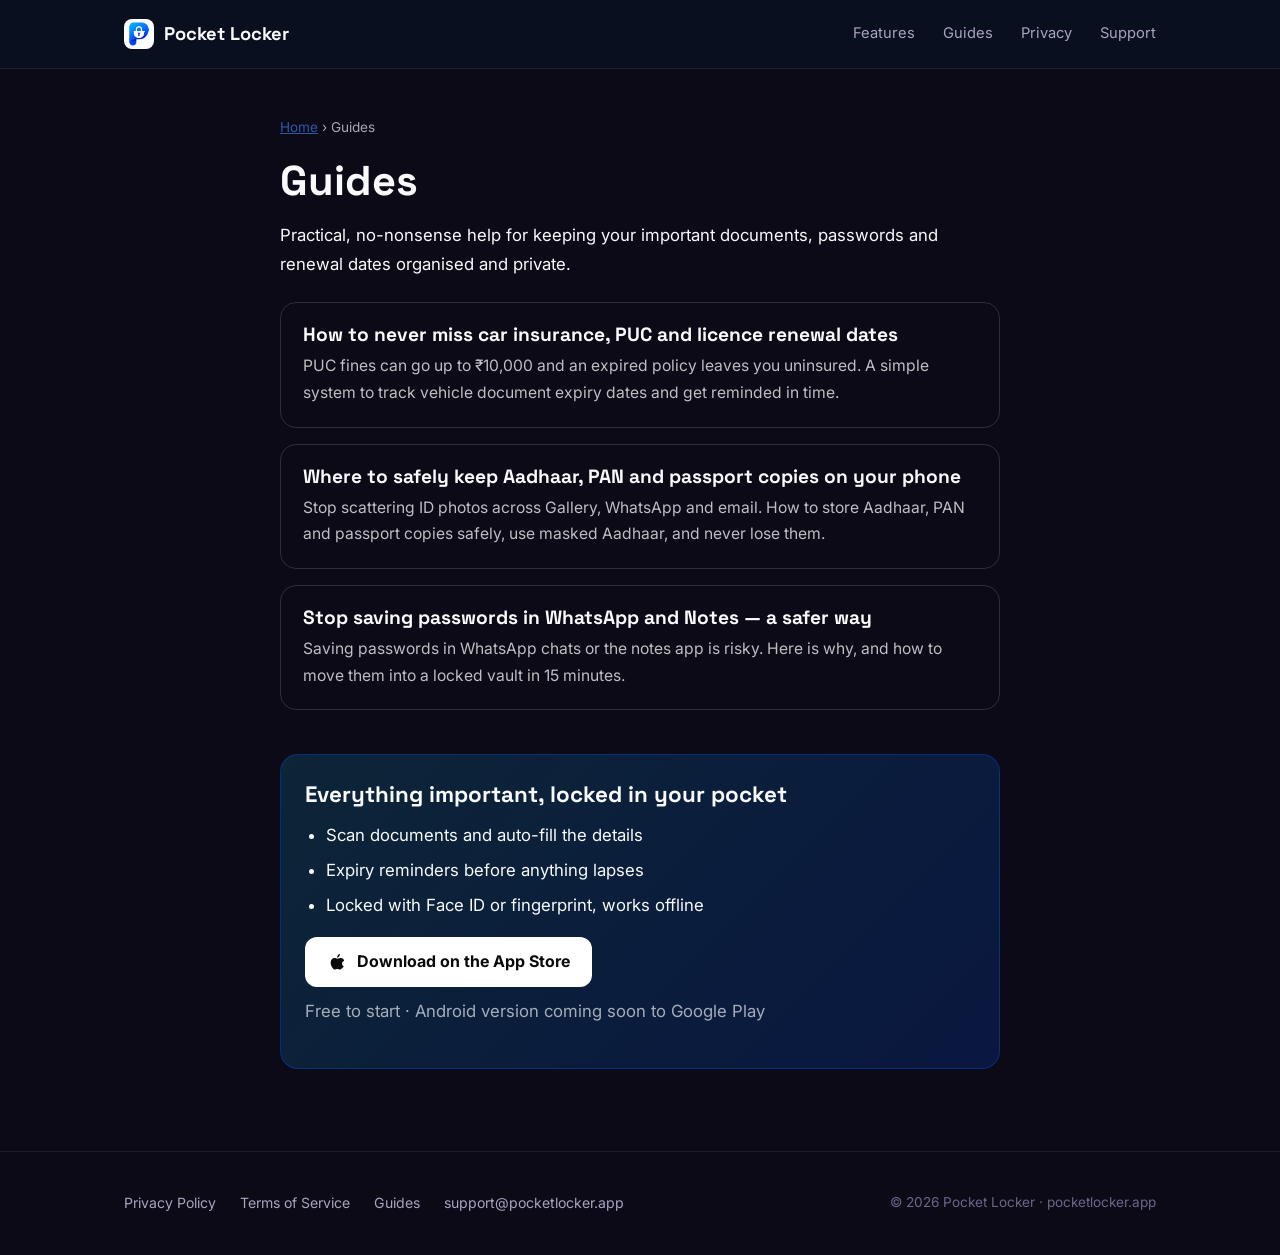
==== guides/index.html @ d2a2dedc "Add files via upload" ====
<!DOCTYPE html>
<html lang="en-IN">
<head>
<meta charset="UTF-8">
<meta name="viewport" content="width=device-width, initial-scale=1.0">
<title>Guides — Keep your documents organised and safe | Pocket Locker</title>
<meta name="description" content="Practical guides for keeping IDs, vehicle papers, passwords and renewal dates organised, private and never forgotten.">
<link rel="canonical" href="https://pocketlocker.app/guides/">
<link rel="stylesheet" href="../style.css">
<link rel="stylesheet" href="guides.css">
</head>
<body>
<header class="site-header">
  <div class="wrap">
    <a href="https://pocketlocker.app/" class="brand">
      <img src="../logo.png?v=3" alt="Pocket Locker" class="brand-mark-img">
      Pocket Locker
    </a>
    <nav class="nav-links">
      <a href="../index.html#features">Features</a>
      <a href="index.html">Guides</a>
      <a href="../privacy.html">Privacy</a>
      <a href="../support.html">Support</a>
    </nav>
  </div>
</header>
<main class="article-wrap">
  <nav class="crumbs"><a href="../index.html">Home</a> › Guides</nav>
  <h1>Guides</h1>
  <p>Practical, no-nonsense help for keeping your important documents, passwords and renewal dates organised and private.</p>
  <div class="guide-list"><a class="guide-card" href="never-miss-vehicle-insurance-puc-renewal.html"><h2>How to never miss car insurance, PUC and licence renewal dates</h2><p>PUC fines can go up to ₹10,000 and an expired policy leaves you uninsured. A simple system to track vehicle document expiry dates and get reminded in time.</p></a><a class="guide-card" href="store-aadhaar-pan-passport-safely-on-phone.html"><h2>Where to safely keep Aadhaar, PAN and passport copies on your phone</h2><p>Stop scattering ID photos across Gallery, WhatsApp and email. How to store Aadhaar, PAN and passport copies safely, use masked Aadhaar, and never lose them.</p></a><a class="guide-card" href="stop-saving-passwords-in-whatsapp-notes.html"><h2>Stop saving passwords in WhatsApp and Notes — a safer way</h2><p>Saving passwords in WhatsApp chats or the notes app is risky. Here is why, and how to move them into a locked vault in 15 minutes.</p></a></div>
<div class="cta-box">
  <h2>Everything important, locked in your pocket</h2>
  <ul><li>Scan documents and auto-fill the details</li><li>Expiry reminders before anything lapses</li><li>Locked with Face ID or fingerprint, works offline</li></ul>
  <a class="cta-btn" href="https://apps.apple.com/in/app/pocket-locker-private-vault/id6813628223" target="_blank" rel="noopener"><svg viewBox="0 0 24 24" fill="currentColor" aria-hidden="true"><path d="M17.05 20.28c-.98.95-2.05.8-3.08.35-1.09-.46-2.09-.48-3.24 0-1.44.62-2.2.44-3.06-.35C2.79 15.25 3.51 7.59 9.05 7.31c1.35.07 2.29.74 3.08.8.03-.02 2.1-1.14 4.19-.98 2.31.19 3.98 1.35 4.36 3.28-3.4.99-3.29 5.34-.42 6.98-.95.99-2.16 1.99-3.21 2.89z"/><path d="M12.15 6.85c-.24-2.05 1.5-4.28 3.36-4.85.28 2.09-1.68 4.7-3.36 4.85z"/></svg> Download on the App Store</a>
  <p class="cta-small">Free to start · Android version coming soon to Google Play</p>
</div>
</main>
<footer class="site-footer">
  <div class="wrap">
    <div class="footer-links">
      <a href="../privacy.html">Privacy Policy</a>
      <a href="../terms.html">Terms of Service</a>
      <a href="index.html">Guides</a>
      <span class="footer-email">support@pocketlocker.app</span>
    </div>
    <span class="copyright">© <span id="year"></span> Pocket Locker · pocketlocker.app</span>
  </div>
</footer>
<script>document.getElementById('year').textContent = new Date().getFullYear();</script>
</body>
</html>
---- style.css ----
@import url('https://fonts.googleapis.com/css2?family=Space+Grotesk:wght@500;600;700&family=Inter:wght@400;500;600&family=IBM+Plex+Mono:wght@500&display=swap');

:root {
  --navy: #0d0a17;
  --navy-soft: #14101f;
  --slate: #211c33;
  --slate-light: #3a3355;
  --blue: #6c63ff;
  --blue-light: #a29bfe;
  --text: #f8fafc;
  --text-muted: #a8a3c0;
  --text-faint: #6b6588;
}

* { box-sizing: border-box; }

html { scroll-behavior: smooth; }

body {
  margin: 0;
  background: var(--navy);
  color: var(--text);
  font-family: 'Inter', -apple-system, sans-serif;
  line-height: 1.6;
  -webkit-font-smoothing: antialiased;
}

h1, h2, h3 {
  font-family: 'Space Grotesk', sans-serif;
  font-weight: 700;
  line-height: 1.15;
  margin: 0 0 0.5em;
}

.mono-tag {
  font-family: 'IBM Plex Mono', monospace;
  font-size: 0.72rem;
  letter-spacing: 0.08em;
  text-transform: uppercase;
  color: var(--blue-light);
}

a { color: var(--blue-light); }

.wrap {
  max-width: 1080px;
  margin: 0 auto;
  padding: 0 24px;
}

/* ---------- Header ---------- */
.site-header {
  position: sticky;
  top: 0;
  z-index: 20;
  background: rgba(10, 17, 32, 0.85);
  backdrop-filter: blur(10px);
  border-bottom: 1px solid rgba(148, 163, 184, 0.12);
}
.site-header .wrap {
  display: flex;
  align-items: center;
  justify-content: space-between;
  height: 68px;
}
.brand {
  display: flex;
  align-items: center;
  gap: 10px;
  font-family: 'Space Grotesk', sans-serif;
  font-weight: 700;
  font-size: 1.15rem;
  color: var(--text);
  text-decoration: none;
}
.brand-mark {
  width: 30px;
  height: 30px;
  border-radius: 8px;
  background: var(--blue);
  display: flex;
  align-items: center;
  justify-content: center;
  font-size: 15px;
}
.brand-mark-img {
  width: 30px;
  height: 30px;
  border-radius: 8px;
  object-fit: cover;
  background: #FFFFFF;
  padding: 2px;
  box-sizing: border-box;
}
.nav-links {
  display: flex;
  gap: 28px;
  font-size: 0.92rem;
}
.nav-links a {
  color: var(--text-muted);
  text-decoration: none;
  transition: color 0.15s ease;
}
.nav-links a:hover { color: var(--text); }

/* ---------- Hero with vault-dial signature ---------- */
.hero {
  position: relative;
  overflow: hidden;
  padding: 120px 0 100px;
}
.dial-ring {
  position: absolute;
  right: -180px;
  top: 50%;
  transform: translateY(-50%);
  width: 640px;
  height: 640px;
  border-radius: 50%;
  border: 2px solid rgba(108, 99, 255, 0.14);
  pointer-events: none;
}
.dial-ring::before {
  content: '';
  position: absolute;
  inset: 70px;
  border-radius: 50%;
  border: 1px solid rgba(108, 99, 255, 0.1);
}
.dial-ticks {
  position: absolute;
  inset: 0;
}
.dial-ticks span {
  position: absolute;
  width: 2px;
  height: 16px;
  background: rgba(96, 165, 250, 0.25);
  left: 50%;
  top: 0;
  transform-origin: 1px 320px;
}
.hero-content { position: relative; z-index: 2; max-width: 620px; }
.eyebrow {
  display: inline-flex;
  align-items: center;
  gap: 8px;
  margin-bottom: 22px;
}
.hero h1 {
  font-size: clamp(2.4rem, 5vw, 3.6rem);
  letter-spacing: -0.02em;
}
.hero h1 .accent { color: var(--blue-light); }
.hero p.lede {
  font-size: 1.15rem;
  color: var(--text-muted);
  max-width: 520px;
  margin: 20px 0 34px;
}
.pill-row { display: flex; gap: 12px; flex-wrap: wrap; }
.pill {
  font-size: 0.82rem;
  padding: 8px 14px;
  border-radius: 999px;
  background: var(--slate);
  border: 1px solid var(--slate-light);
  color: var(--text-muted);
}

/* ---------- Feature grid ---------- */
.section { padding: 80px 0; }
.section-head { max-width: 560px; margin-bottom: 48px; }
.section-head h2 { font-size: 1.9rem; }
.section-head p { color: var(--text-muted); }

.feature-grid {
  display: grid;
  grid-template-columns: repeat(3, 1fr);
  gap: 20px;
}
.feature-card {
  background: var(--slate);
  border: 1px solid rgba(148, 163, 184, 0.1);
  border-radius: 16px;
  padding: 28px;
}
.feature-card .num {
  font-family: 'IBM Plex Mono', monospace;
  font-size: 0.75rem;
  color: var(--blue-light);
  margin-bottom: 14px;
  display: block;
}
.feature-card h3 { font-size: 1.05rem; margin-bottom: 8px; }
.feature-card p { color: var(--text-muted); font-size: 0.92rem; margin: 0; }

/* ---------- Footer ---------- */
.site-footer {
  border-top: 1px solid rgba(148, 163, 184, 0.12);
  padding: 40px 0;
}
.site-footer .wrap {
  display: flex;
  justify-content: space-between;
  align-items: center;
  flex-wrap: wrap;
  gap: 16px;
}
.footer-links { display: flex; gap: 24px; font-size: 0.88rem; }
.footer-links a { color: var(--text-muted); text-decoration: none; }
.footer-links a:hover { color: var(--text); }
.footer-email { color: var(--text-muted); font-size: 0.88rem; }
.copyright { color: var(--text-faint); font-size: 0.85rem; }

@media (max-width: 760px) {
  .feature-grid { grid-template-columns: 1fr; }
  .nav-links { display: none; }
  .dial-ring { right: -300px; opacity: 0.6; }
  .hero { padding: 80px 0 60px; }
}

/* ---------- App4Me hub: app-dock signature + apps grid ---------- */
.app-dock {
  position: absolute;
  right: -60px;
  top: 50%;
  transform: translateY(-50%);
  display: grid;
  grid-template-columns: repeat(3, 84px);
  gap: 16px;
  opacity: 0.9;
}
.dock-tile {
  width: 84px;
  height: 84px;
  border-radius: 20px;
  display: flex;
  align-items: center;
  justify-content: center;
  font-size: 34px;
  box-shadow: 0 12px 30px rgba(0,0,0,0.35);
}
.dock-tile.filled { background: linear-gradient(160deg, #4c46b3, #6c63ff); }
.dock-tile.empty {
  background: transparent;
  border: 2px dashed rgba(148, 163, 184, 0.25);
  color: rgba(148, 163, 184, 0.4);
  box-shadow: none;
}

.apps-grid {
  display: grid;
  grid-template-columns: repeat(2, 1fr);
  gap: 20px;
}
.app-card {
  background: var(--slate);
  border: 1px solid rgba(148, 163, 184, 0.1);
  border-radius: 18px;
  padding: 30px;
  text-decoration: none;
  display: block;
  transition: transform 0.15s ease, border-color 0.15s ease;
}
.app-card:hover { transform: translateY(-3px); border-color: rgba(108,99,255,0.4); }
.app-card .app-icon {
  width: 52px;
  height: 52px;
  border-radius: 14px;
  display: flex;
  align-items: center;
  justify-content: center;
  font-size: 24px;
  margin-bottom: 18px;
}
.app-card h3 { color: var(--text); font-size: 1.15rem; margin-bottom: 8px; }
.app-card p { color: var(--text-muted); font-size: 0.9rem; margin: 0 0 14px; }
.app-card .status {
  font-family: 'IBM Plex Mono', monospace;
  font-size: 0.7rem;
  letter-spacing: 0.06em;
  text-transform: uppercase;
  color: var(--blue-light);
}
.app-card.soon {
  border-style: dashed;
  opacity: 0.6;
  pointer-events: none;
}

.idea-cta {
  background: linear-gradient(135deg, rgba(108,99,255,0.1), rgba(76,70,179,0.15));
  border: 1px solid rgba(108, 99, 255, 0.2);
  border-radius: 20px;
  padding: 48px;
  text-align: center;
}
.idea-cta h2 { font-size: 1.6rem; margin-bottom: 10px; }
.idea-cta p { color: var(--text-muted); max-width: 460px; margin: 0 auto 26px; }
.idea-cta a.btn {
  display: inline-block;
  background: var(--blue);
  color: #fff;
  text-decoration: none;
  font-weight: 600;
  font-size: 0.92rem;
  padding: 13px 28px;
  border-radius: 10px;
}

@media (max-width: 760px) {
  .app-dock { display: none; }
  .apps-grid { grid-template-columns: 1fr; }
}

/* ---------- Phone mockup screenshots ---------- */
.screenshots-scroll {
  display: flex;
  gap: 28px;
  overflow-x: auto;
  padding: 10px 4px 20px;
  scrollbar-width: none;
}
.screenshots-scroll::-webkit-scrollbar { display: none; }
.phone-frame {
  flex: 0 0 auto;
  width: 260px;
  height: 540px;
  background: #05070d;
  border-radius: 36px;
  padding: 10px;
  box-shadow: 0 20px 50px rgba(0,0,0,0.5), 0 0 0 1px rgba(148,163,184,0.08);
  position: relative;
}
.phone-notch {
  position: absolute;
  top: 10px;
  left: 50%;
  transform: translateX(-50%);
  width: 70px;
  height: 18px;
  background: #05070d;
  border-radius: 0 0 12px 12px;
  z-index: 5;
}
.phone-screen {
  width: 100%;
  height: 100%;
  background: var(--navy);
  border-radius: 26px;
  overflow: hidden;
  padding: 26px 14px 14px;
  display: flex;
  flex-direction: column;
}
.phone-screen-real {
  padding: 0;
}
.phone-screenshot {
  width: 100%;
  height: 100%;
  object-fit: cover;
  object-position: top center;
  display: block;
}
.phone-caption {
  text-align: center;
  color: var(--text-muted);
  font-size: 0.82rem;
  margin-top: 14px;
}

.mock-header { display: flex; justify-content: space-between; align-items: center; margin-bottom: 10px; }
.mock-title { color: var(--text); font-family: 'Space Grotesk', sans-serif; font-weight: 700; font-size: 1.1rem; }
.mock-badge { background: #1E293B; color: var(--blue-light); font-size: 0.6rem; padding: 3px 7px; border-radius: 8px; margin-left: 6px; }
.mock-badge-premium { background: #3B2A0F; color: #FBBF24; }
.mock-cat-add { background: transparent; border: 1.5px dashed rgba(148,163,184,0.3); color: var(--text-faint); }
.mock-icon-btn { width: 26px; height: 26px; border-radius: 8px; background: var(--slate); display: flex; align-items: center; justify-content: center; font-size: 12px; }
.mock-search { background: var(--slate); border-radius: 8px; padding: 8px 10px; color: var(--text-faint); font-size: 0.7rem; margin-bottom: 12px; }
.mock-cat-grid { display: grid; grid-template-columns: repeat(3, 1fr); gap: 6px; margin-bottom: 12px; }
.mock-cat {
  background: var(--slate);
  border-radius: 10px;
  padding: 8px 4px;
  text-align: center;
  color: var(--text);
  font-size: 0.58rem;
  font-weight: 600;
}
.mock-cat .cat-icon { font-size: 1.1rem; display: block; margin-bottom: 3px; }
.mock-doc-row {
  background: var(--slate);
  border-radius: 8px;
  padding: 8px;
  margin-bottom: 6px;
  display: flex;
  align-items: center;
  gap: 8px;
}
.mock-doc-icon { font-size: 0.9rem; }
.mock-doc-text .t1 { color: var(--text); font-size: 0.62rem; font-weight: 700; }
.mock-doc-text .t2 { color: var(--text-faint); font-size: 0.52rem; }

.mock-lock-screen { flex: 1; display: flex; flex-direction: column; align-items: center; justify-content: center; gap: 10px; }
.mock-lock-icon { font-size: 2.4rem; }
.mock-lock-title { color: var(--text); font-weight: 700; font-size: 0.95rem; }
.mock-lock-sub { color: var(--text-muted); font-size: 0.65rem; text-align: center; padding: 0 14px; line-height: 1.4; }
.mock-unlock-btn { background: var(--blue); color: #fff; font-size: 0.7rem; font-weight: 700; padding: 8px 24px; border-radius: 10px; margin-top: 6px; }

.mock-settings-row { display: flex; align-items: center; gap: 8px; background: var(--slate); border-radius: 8px; padding: 9px 10px; margin-bottom: 6px; }
.mock-settings-row .icon { font-size: 0.9rem; }
.mock-settings-row .txt { flex: 1; }
.mock-settings-row .t1 { color: var(--text); font-size: 0.65rem; font-weight: 600; }
.mock-settings-row .t2 { color: var(--text-faint); font-size: 0.52rem; }
.mock-section-label { color: var(--text-faint); font-size: 0.55rem; font-weight: 700; text-transform: uppercase; margin: 10px 0 6px; }

.legal-page { padding: 64px 0 100px; }
.legal-page .wrap { max-width: 760px; }
.legal-page h1 { font-size: 2.2rem; margin-bottom: 8px; }
.legal-updated { color: var(--text-faint); font-size: 0.88rem; margin-bottom: 48px; }
.legal-page h2 {
  font-size: 1.25rem;
  margin-top: 42px;
  padding-top: 8px;
  border-top: 1px solid rgba(148, 163, 184, 0.12);
}
.legal-page h2:first-of-type { border-top: none; margin-top: 0; }
.legal-page p, .legal-page li { color: var(--text-muted); font-size: 0.98rem; }
.legal-page ul { padding-left: 20px; }
.legal-page strong { color: var(--text); }
.back-link {
  display: inline-block;
  margin-bottom: 32px;
  font-size: 0.9rem;
  color: var(--text-muted);
  text-decoration: none;
}
.back-link:hover { color: var(--text); }
---- guides/guides.css ----
/* Guides / articles - loaded after ../style.css. Uses currentColor and
   opacity so it follows the site's own text/background colours. */
.article-wrap { max-width: 760px; margin: 0 auto; padding: 48px 20px 72px; }
.crumbs { font-size: 0.85rem; opacity: 0.65; margin-bottom: 18px; }
.crumbs a { color: inherit; }
.article-wrap h1 { font-size: clamp(1.8rem, 4.5vw, 2.6rem); line-height: 1.15; margin: 0 0 14px; }
.article-meta { font-size: 0.9rem; opacity: 0.6; margin-bottom: 28px; }
.article-wrap h2 { font-size: 1.4rem; margin: 40px 0 12px; line-height: 1.25; }
.article-wrap h3 { font-size: 1.1rem; margin: 26px 0 8px; }
.article-wrap p, .article-wrap li { font-size: 1.05rem; line-height: 1.7; }
.article-wrap ul, .article-wrap ol { padding-left: 1.3em; }
.article-wrap li { margin: 6px 0; }
.article-wrap a { color: #3B82F6; }
.tldr { border-left: 4px solid #3B82F6; padding: 14px 18px; margin: 0 0 28px;
  background: rgba(59, 130, 246, 0.08); border-radius: 0 12px 12px 0; }
.tldr strong { display: block; margin-bottom: 4px; }
.note { border: 1px solid rgba(127, 127, 127, 0.35); border-radius: 12px; padding: 14px 18px; margin: 22px 0; font-size: 0.98rem; }
.facts { width: 100%; border-collapse: collapse; margin: 16px 0 8px; font-size: 0.98rem; }
.facts th, .facts td { text-align: left; padding: 10px 12px; border-bottom: 1px solid rgba(127, 127, 127, 0.3); vertical-align: top; }
.facts th { font-weight: 700; }
.table-scroll { overflow-x: auto; }
.cta-box { margin: 44px 0 10px; padding: 26px 24px; border-radius: 18px;
  background: linear-gradient(135deg, rgba(7, 204, 253, 0.14), rgba(0, 82, 253, 0.18));
  border: 1px solid rgba(0, 82, 253, 0.35); }
.cta-box h2 { margin-top: 0; }
.cta-box ul { margin: 10px 0 18px; }
.cta-btn { display: inline-flex; align-items: center; gap: 10px; padding: 12px 22px; border-radius: 12px;
  background: #ffffff; color: #0a0a0a !important; font-weight: 700; text-decoration: none; }
.cta-btn svg { width: 20px; height: 20px; }
.cta-small { font-size: 0.85rem; opacity: 0.65; margin-top: 10px; }
.faq details { border-bottom: 1px solid rgba(127, 127, 127, 0.3); padding: 12px 0; }
.faq summary { cursor: pointer; font-weight: 600; font-size: 1.05rem; }
.faq details p { margin: 10px 0 0; }
.sources { font-size: 0.88rem; opacity: 0.75; margin-top: 36px; }
.sources li { font-size: 0.88rem; }
.related { margin-top: 36px; }
.guide-list { display: grid; gap: 16px; margin-top: 24px; }
.guide-card { display: block; padding: 20px 22px; border-radius: 16px; text-decoration: none; color: inherit !important;
  border: 1px solid rgba(127, 127, 127, 0.3); transition: transform 0.15s ease, border-color 0.15s ease; }
.guide-card:hover { transform: translateY(-2px); border-color: #3B82F6; }
.guide-card h2 { font-size: 1.2rem; margin: 0 0 6px; }
.guide-card p { margin: 0; opacity: 0.75; font-size: 0.98rem; }
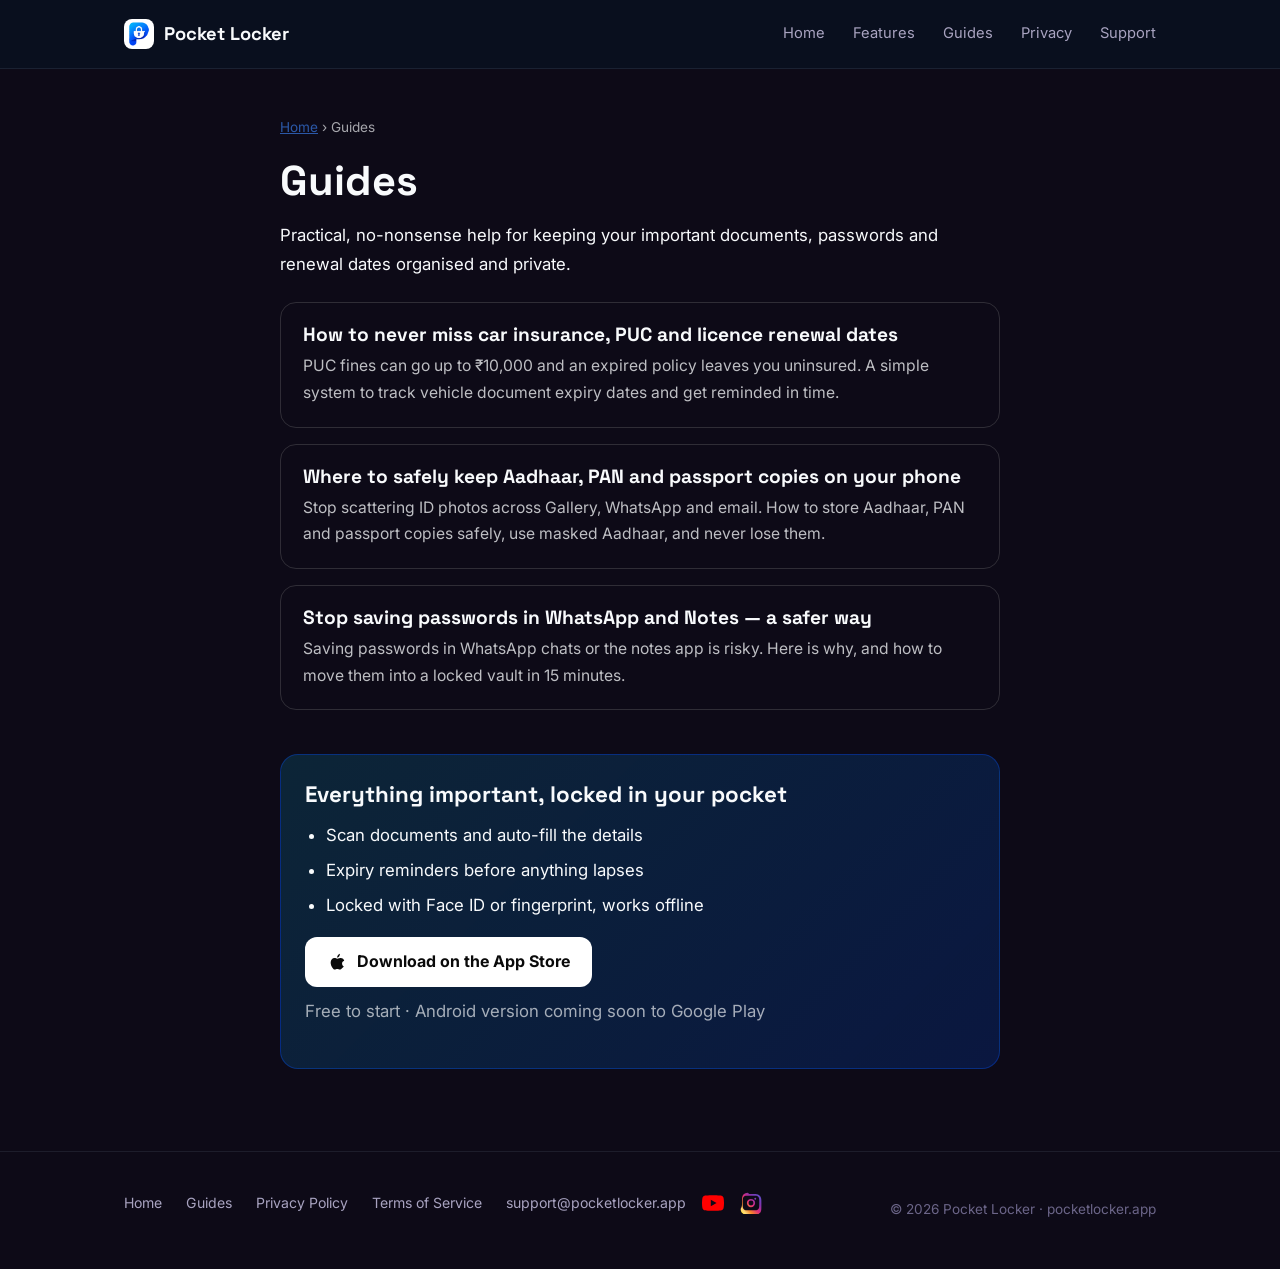
==== commit ac54a90f: "Add files via upload" ====
--- a/guides/index.html
+++ b/guides/index.html
@@ -17,6 +17,7 @@
       Pocket Locker
     </a>
     <nav class="nav-links">
+      <a href="../index.html">Home</a>
       <a href="../index.html#features">Features</a>
       <a href="index.html">Guides</a>
       <a href="../privacy.html">Privacy</a>
@@ -38,11 +39,22 @@
 </main>
 <footer class="site-footer">
   <div class="wrap">
-    <div class="footer-links">
-      <a href="../privacy.html">Privacy Policy</a>
-      <a href="../terms.html">Terms of Service</a>
-      <a href="index.html">Guides</a>
-      <span class="footer-email">support@pocketlocker.app</span>
+    <div class="footer-top-row">
+      <div class="footer-links">
+        <a href="../index.html">Home</a>
+        <a href="index.html">Guides</a>
+        <a href="../privacy.html">Privacy Policy</a>
+        <a href="../terms.html">Terms of Service</a>
+        <span class="footer-email">support@pocketlocker.app</span>
+      </div>
+      <div class="footer-social">
+        <a href="https://youtube.com/@pocketlocker.youtube" target="_blank" rel="noopener" aria-label="Pocket Locker on YouTube">
+          <svg viewBox="0 0 24 24" fill="#FF0000"><path d="M23.5 6.2a3 3 0 00-2.1-2.1C19.4 3.5 12 3.5 12 3.5s-7.4 0-9.4.6A3 3 0 00.5 6.2 31 31 0 000 12a31 31 0 00.5 5.8 3 3 0 002.1 2.1c2 .6 9.4.6 9.4.6s7.4 0 9.4-.6a3 3 0 002.1-2.1A31 31 0 0024 12a31 31 0 00-.5-5.8zM9.6 15.5v-7l6.3 3.5-6.3 3.5z"/></svg>
+        </a>
+        <a href="https://www.instagram.com/pocketlocker.app" target="_blank" rel="noopener" aria-label="Pocket Locker on Instagram">
+          <svg viewBox="0 0 24 24"><defs><linearGradient id="igGradient" x1="0%" y1="100%" x2="100%" y2="0%"><stop offset="0%" stop-color="#FEE411"/><stop offset="15%" stop-color="#FEDA77"/><stop offset="30%" stop-color="#F58529"/><stop offset="50%" stop-color="#DD2A7B"/><stop offset="70%" stop-color="#8134AF"/><stop offset="100%" stop-color="#515BD4"/></linearGradient></defs><path fill="url(#igGradient)" d="M12 2.2c3.2 0 3.6 0 4.9.07 1.2.06 2 .25 2.7.53.7.28 1.3.66 1.9 1.24.6.6.96 1.2 1.24 1.9.28.7.47 1.5.53 2.7.06 1.3.07 1.7.07 4.9s0 3.6-.07 4.9c-.06 1.2-.25 2-.53 2.7a5.4 5.4 0 01-1.24 1.9c-.6.6-1.2.96-1.9 1.24-.7.28-1.5.47-2.7.53-1.3.06-1.7.07-4.9.07s-3.6 0-4.9-.07c-1.2-.06-2-.25-2.7-.53a5.4 5.4 0 01-1.9-1.24 5.4 5.4 0 01-1.24-1.9c-.28-.7-.47-1.5-.53-2.7C2.21 15.6 2.2 15.2 2.2 12s0-3.6.07-4.9c.06-1.2.25-2 .53-2.7.28-.7.66-1.3 1.24-1.9A5.4 5.4 0 015.9 1.3c.7-.28 1.5-.47 2.7-.53C9.9 2.21 10.3 2.2 12 2.2zm0 1.8c-3.15 0-3.52 0-4.76.07-1 .04-1.5.2-1.86.34a3.3 3.3 0 00-1.2.78 3.3 3.3 0 00-.78 1.2c-.14.36-.3.85-.34 1.86C3 9.28 3 9.65 3 12s0 2.72.06 3.75c.04 1 .2 1.5.34 1.86.16.44.4.8.78 1.2.36.36.72.6 1.2.78.36.14.85.3 1.86.34 1.24.06 1.6.07 4.76.07s3.52 0 4.76-.07c1-.04 1.5-.2 1.86-.34.44-.16.8-.4 1.2-.78.36-.36.6-.72.78-1.2.14-.36.3-.85.34-1.86.06-1.03.06-1.4.06-3.75s0-2.72-.06-3.75c-.04-1-.2-1.5-.34-1.86a3.3 3.3 0 00-.78-1.2 3.3 3.3 0 00-1.2-.78c-.36-.14-.85-.3-1.86-.34C15.52 4 15.15 4 12 4zm0 3.5a4.5 4.5 0 110 9 4.5 4.5 0 010-9zm0 1.8a2.7 2.7 0 100 5.4 2.7 2.7 0 000-5.4zm5.7-2a1.05 1.05 0 11-2.1 0 1.05 1.05 0 012.1 0z"/></svg>
+        </a>
+      </div>
     </div>
     <span class="copyright">© <span id="year"></span> Pocket Locker · pocketlocker.app</span>
   </div>
--- a/guides/guides.css
+++ b/guides/guides.css
@@ -40,3 +40,9 @@
 .guide-card:hover { transform: translateY(-2px); border-color: #3B82F6; }
 .guide-card h2 { font-size: 1.2rem; margin: 0 0 6px; }
 .guide-card p { margin: 0; opacity: 0.75; font-size: 0.98rem; }
+/* Footer social links (same as the homepage) */
+.footer-top-row { display: flex; justify-content: space-between; align-items: center; flex-wrap: wrap; gap: 16px; margin-bottom: 14px; }
+.footer-social { display: flex; align-items: center; gap: 16px; }
+.footer-social a { display: inline-flex; align-items: center; justify-content: center; transition: transform 0.15s ease; }
+.footer-social a:hover { transform: translateY(-2px); }
+.footer-social svg { width: 22px; height: 22px; }
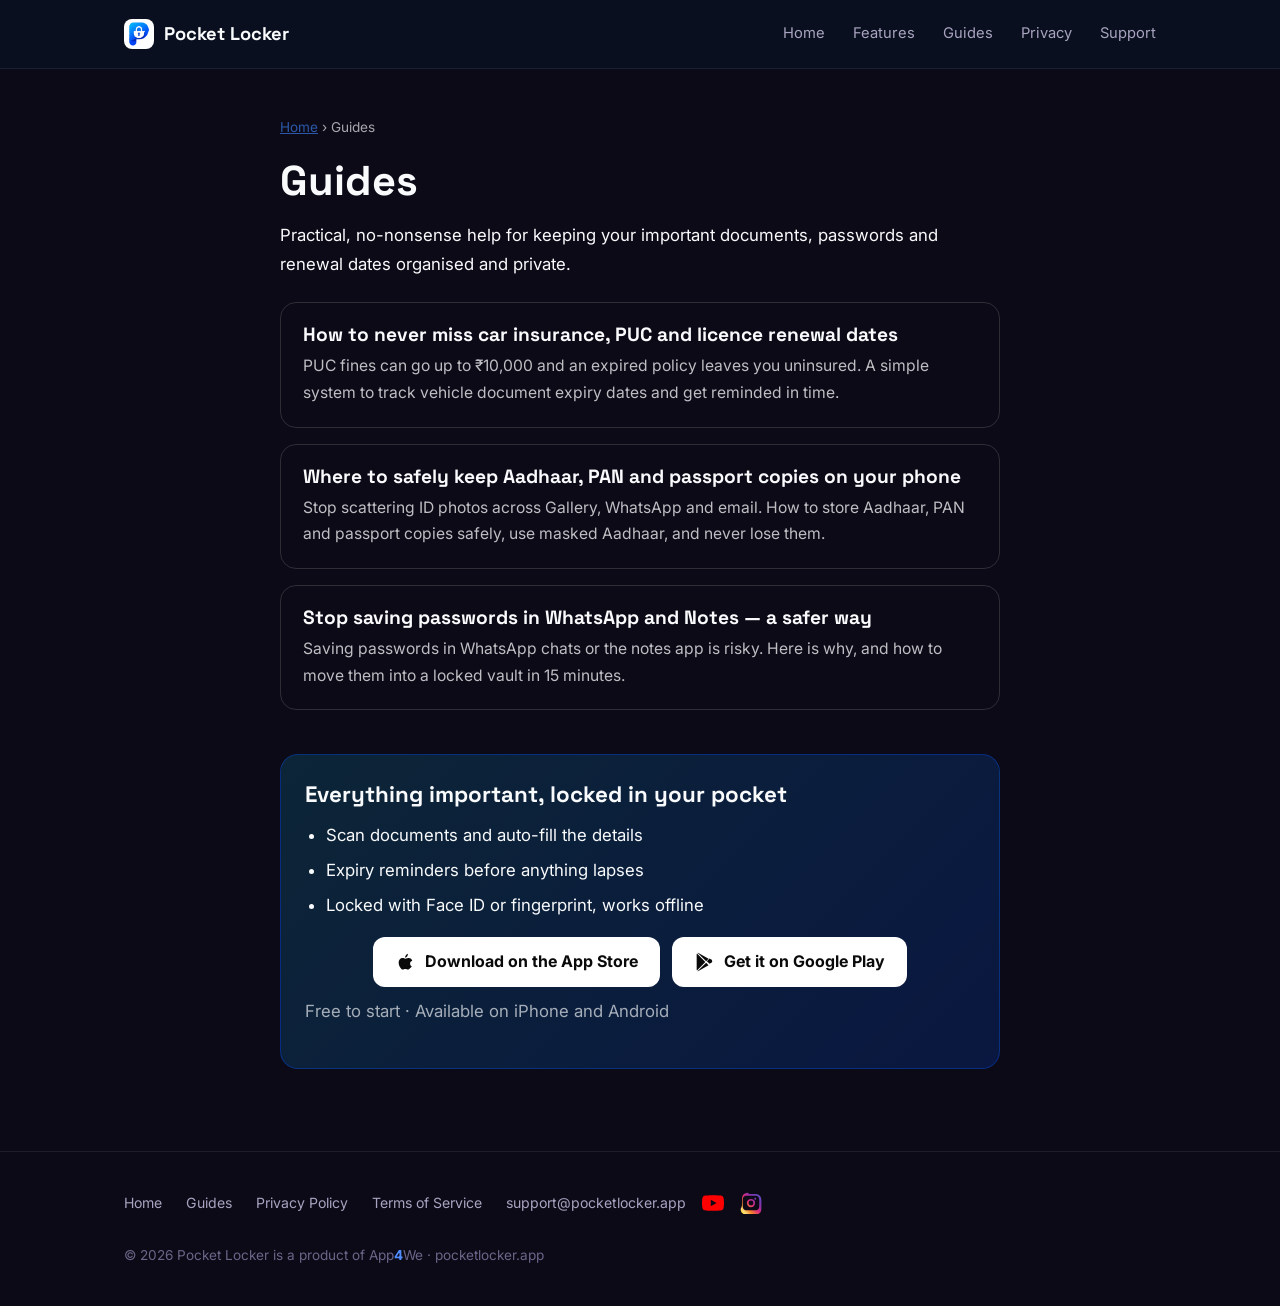
==== commit 38180d22: "Enhance styles and update footer in index.html Added styles for call-to-action buttons and updated f" ====
--- a/guides/index.html
+++ b/guides/index.html
@@ -8,6 +8,13 @@
 <link rel="canonical" href="https://pocketlocker.app/guides/">
 <link rel="stylesheet" href="../style.css">
 <link rel="stylesheet" href="guides.css">
+<style>
+  .cta-btns { display: flex; flex-wrap: wrap; gap: 12px; justify-content: center; margin-top: 4px; }
+  .cta-btns .cta-btn { margin: 0; }
+  .app4we { color: inherit; text-decoration: none; }
+  .app4we:hover { text-decoration: underline; }
+  .app4we .four { color: #4F8CFF; font-weight: 700; }
+</style>
 </head>
 <body>
 <header class="site-header">
@@ -33,8 +40,11 @@
 <div class="cta-box">
   <h2>Everything important, locked in your pocket</h2>
   <ul><li>Scan documents and auto-fill the details</li><li>Expiry reminders before anything lapses</li><li>Locked with Face ID or fingerprint, works offline</li></ul>
+  <div class="cta-btns">
   <a class="cta-btn" href="https://apps.apple.com/in/app/pocket-locker-private-vault/id6813628223" target="_blank" rel="noopener"><svg viewBox="0 0 24 24" fill="currentColor" aria-hidden="true"><path d="M17.05 20.28c-.98.95-2.05.8-3.08.35-1.09-.46-2.09-.48-3.24 0-1.44.62-2.2.44-3.06-.35C2.79 15.25 3.51 7.59 9.05 7.31c1.35.07 2.29.74 3.08.8.03-.02 2.1-1.14 4.19-.98 2.31.19 3.98 1.35 4.36 3.28-3.4.99-3.29 5.34-.42 6.98-.95.99-2.16 1.99-3.21 2.89z"/><path d="M12.15 6.85c-.24-2.05 1.5-4.28 3.36-4.85.28 2.09-1.68 4.7-3.36 4.85z"/></svg> Download on the App Store</a>
-  <p class="cta-small">Free to start · Android version coming soon to Google Play</p>
+  <a class="cta-btn" href="https://play.google.com/store/apps/details?id=com.app4me.pocketlocker" target="_blank" rel="noopener"><svg viewBox="0 0 24 24" fill="currentColor" aria-hidden="true"><path d="M3.6 1.8c-.3.3-.4.7-.4 1.2v18c0 .5.1.9.4 1.2l10-10.2L3.6 1.8zm11 9.2l2.9-2.9L5.3 1.2c-.4-.2-.8-.3-1.1-.2l10.4 10zm0 2L4.2 23c.3.1.7 0 1.1-.2l12.2-6.9-2.9-2.9zm6.7-3.6l-2.7-1.6-3.1 3.2 3.1 3.2 2.7-1.6c.8-.5.8-1.7 0-3.2z"/></svg> Get it on Google Play</a>
+  </div>
+  <p class="cta-small">Free to start · Available on iPhone and Android</p>
 </div>
 </main>
 <footer class="site-footer">
@@ -56,7 +66,7 @@
         </a>
       </div>
     </div>
-    <span class="copyright">© <span id="year"></span> Pocket Locker · pocketlocker.app</span>
+    <span class="copyright">© <span id="year"></span> Pocket Locker is a product of <a class="app4we" href="https://app4we.com" target="_blank" rel="noopener">App<span class="four">4</span>We</a> · pocketlocker.app</span>
   </div>
 </footer>
 <script>document.getElementById('year').textContent = new Date().getFullYear();</script>
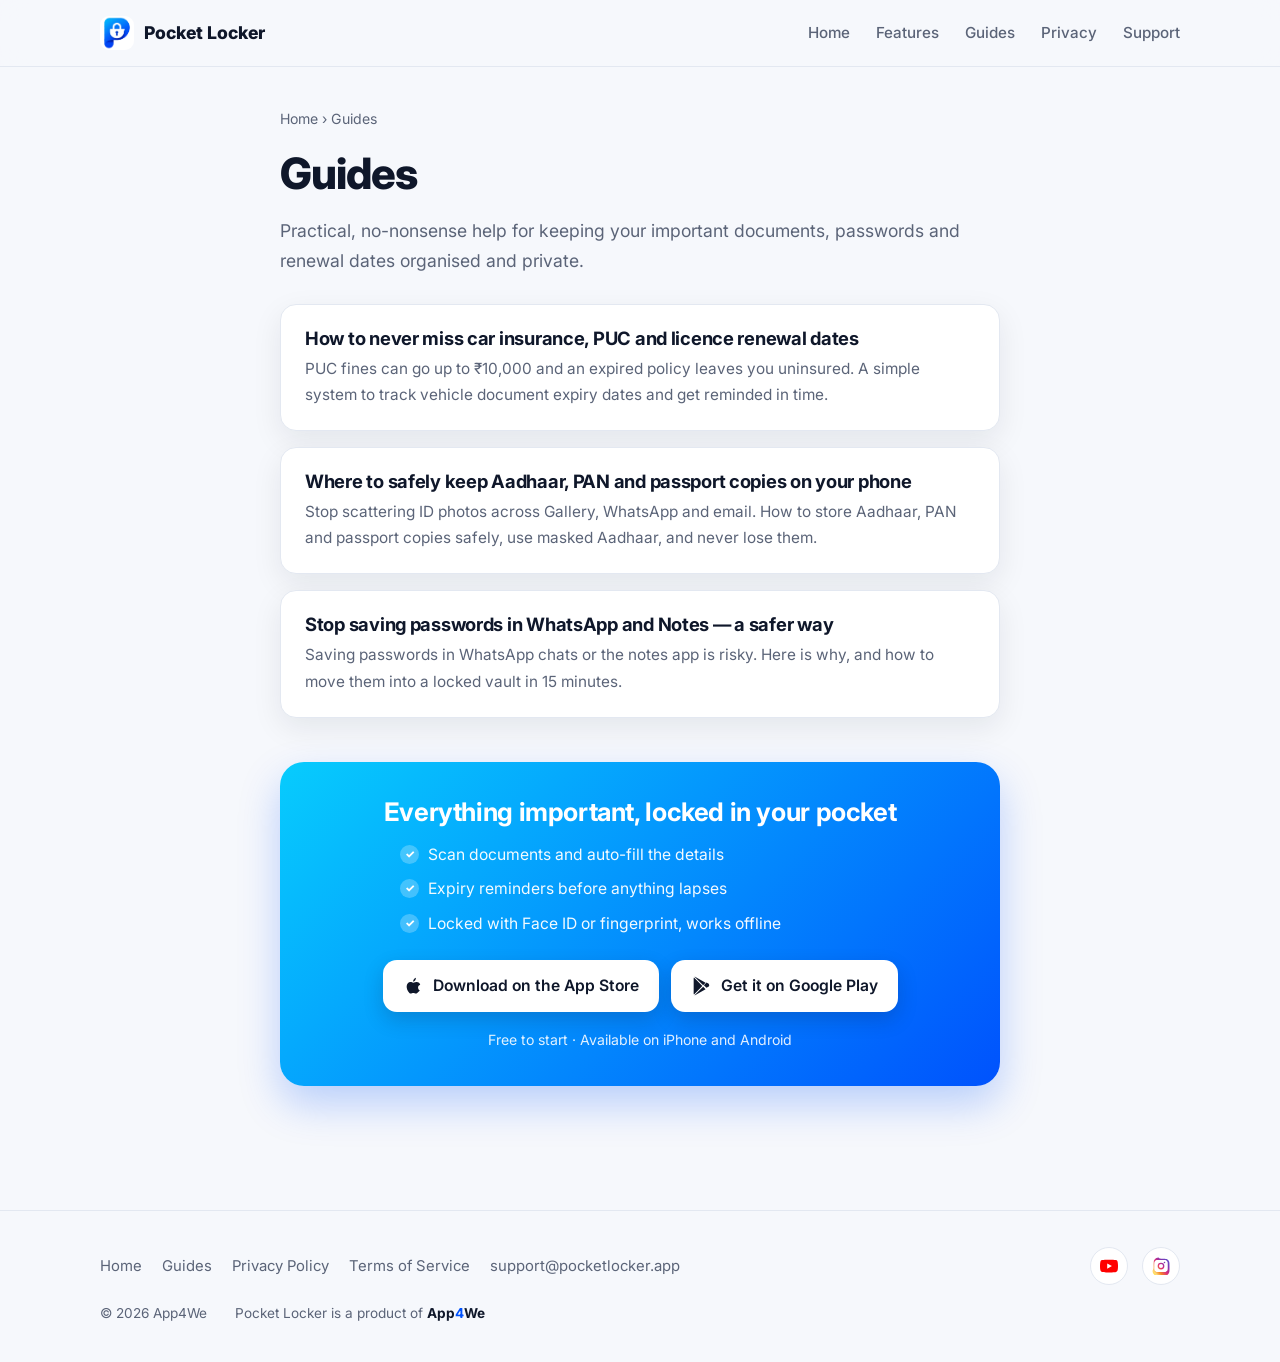
==== commit a78b86b1: "Add files via upload" ====
--- a/guides/index.html
+++ b/guides/index.html
@@ -6,15 +6,10 @@
 <title>Guides — Keep your documents organised and safe | Pocket Locker</title>
 <meta name="description" content="Practical guides for keeping IDs, vehicle papers, passwords and renewal dates organised, private and never forgotten.">
 <link rel="canonical" href="https://pocketlocker.app/guides/">
-<link rel="stylesheet" href="../style.css">
-<link rel="stylesheet" href="guides.css">
-<style>
-  .cta-btns { display: flex; flex-wrap: wrap; gap: 12px; justify-content: center; margin-top: 4px; }
-  .cta-btns .cta-btn { margin: 0; }
-  .app4we { color: inherit; text-decoration: none; }
-  .app4we:hover { text-decoration: underline; }
-  .app4we .four { color: #4F8CFF; font-weight: 700; }
-</style>
+<link rel="preconnect" href="https://fonts.googleapis.com">
+<link rel="preconnect" href="https://fonts.gstatic.com" crossorigin>
+<link href="https://fonts.googleapis.com/css2?family=Inter:wght@400;500;600;700;800&display=swap" rel="stylesheet">
+<link rel="stylesheet" href="guides-light.css">
 </head>
 <body>
 <header class="site-header">
@@ -66,9 +61,9 @@
         </a>
       </div>
     </div>
-    <span class="copyright">© <span id="year"></span> Pocket Locker is a product of <a class="app4we" href="https://app4we.com" target="_blank" rel="noopener">App<span class="four">4</span>We</a> · pocketlocker.app</span>
+    <span class="copyright">© <span id="year"></span> App4We<span class="copy-gap"></span>Pocket Locker is a product of <a class="app4we" href="https://app4we.com" target="_blank" rel="noopener">App<span class="four">4</span>We</a></span>
   </div>
 </footer>
 <script>document.getElementById('year').textContent = new Date().getFullYear();</script>
 </body>
-</html>
+</html>
--- a/guides/guides-light.css
+++ b/guides/guides-light.css
@@ -0,0 +1,149 @@
+/* Pocket Locker guides — light theme matching the homepage */
+:root {
+  --bg: #F6F8FC;
+  --bg-alt: #EEF3FB;
+  --card: #FFFFFF;
+  --text: #0F172A;
+  --muted: #5B6478;
+  --border: #E3E8F1;
+  --blue: #0052FD;
+  --cyan: #07CCFD;
+  --grad: linear-gradient(135deg, #07CCFD 0%, #0052FD 100%);
+  --green: #16A34A;
+  --shadow: 0 10px 30px rgba(15, 23, 42, 0.08);
+}
+* { box-sizing: border-box; }
+html { scroll-behavior: smooth; }
+body {
+  margin: 0;
+  font-family: 'Inter', system-ui, -apple-system, 'Segoe UI', Roboto, sans-serif;
+  background: var(--bg);
+  color: var(--text);
+  line-height: 1.7;
+  -webkit-font-smoothing: antialiased;
+}
+img { max-width: 100%; height: auto; display: block; }
+a { color: var(--blue); }
+.wrap { max-width: 1120px; margin: 0 auto; padding: 0 20px; }
+
+/* ---------- Header ---------- */
+.site-header {
+  position: sticky; top: 0; z-index: 50;
+  background: rgba(246, 248, 252, 0.88);
+  backdrop-filter: saturate(180%) blur(12px);
+  -webkit-backdrop-filter: saturate(180%) blur(12px);
+  border-bottom: 1px solid var(--border);
+}
+.site-header .wrap { display: flex; align-items: center; justify-content: space-between; height: 66px; gap: 16px; }
+.brand { display: flex; align-items: center; gap: 10px; font-weight: 800; font-size: 1.1rem; color: var(--text); text-decoration: none; }
+.brand-mark-img { width: 34px; height: 34px; border-radius: 9px; object-fit: cover; }
+.nav-links { display: flex; align-items: center; gap: 26px; }
+.nav-links a { color: var(--muted); text-decoration: none; font-weight: 500; font-size: 0.95rem; }
+.nav-links a:hover { color: var(--text); }
+@media (max-width: 760px) { .nav-links { gap: 16px; } .nav-links a:nth-child(n+4) { display: none; } }
+@media (max-width: 420px) { .nav-links a:nth-child(2) { display: none; } }
+
+/* ---------- Article layout ---------- */
+.article-wrap { max-width: 760px; margin: 0 auto; padding: 40px 20px 20px; }
+.crumbs { font-size: 0.88rem; color: var(--muted); margin-bottom: 18px; }
+.crumbs a { color: var(--muted); text-decoration: none; }
+.crumbs a:hover { color: var(--blue); }
+.article-wrap h1 { font-size: clamp(1.9rem, 4.6vw, 2.7rem); line-height: 1.15; letter-spacing: -0.025em; font-weight: 800; margin: 0 0 14px; }
+.article-wrap h2 { font-size: clamp(1.3rem, 3vw, 1.6rem); line-height: 1.25; letter-spacing: -0.015em; margin: 44px 0 12px; }
+.article-wrap h3 { font-size: 1.15rem; margin: 28px 0 8px; }
+.article-wrap p, .article-wrap li { color: #334155; font-size: 1.04rem; }
+.article-wrap > p { color: var(--muted); font-size: 1.1rem; }
+.article-wrap ol, .article-wrap ul { padding-left: 22px; }
+.article-wrap li { margin: 8px 0; }
+.article-wrap li::marker { color: var(--blue); font-weight: 700; }
+.article-wrap strong { color: var(--text); }
+.article-meta { color: var(--muted) !important; font-size: 0.9rem !important; margin: 0 0 26px; }
+
+/* Quick answer + note boxes */
+.tldr {
+  background: var(--card); border: 1px solid var(--border); border-left: 4px solid var(--blue);
+  border-radius: 14px; padding: 18px 22px; margin: 0 0 28px; box-shadow: var(--shadow);
+  color: #334155; font-size: 1.04rem;
+}
+.tldr strong { display: block; color: var(--blue); font-size: 0.78rem; letter-spacing: 0.1em; text-transform: uppercase; margin-bottom: 6px; }
+.note {
+  background: #FFF8E6; border: 1px solid #F5DFA8; border-radius: 14px;
+  padding: 16px 20px; margin: 26px 0; color: #5C4A1A; font-size: 0.98rem;
+}
+.note strong { color: #3D2F0A; }
+
+/* Tables */
+.table-scroll { overflow-x: auto; margin: 18px 0; border-radius: 14px; border: 1px solid var(--border); background: var(--card); box-shadow: var(--shadow); }
+table.facts { width: 100%; border-collapse: collapse; font-size: 0.95rem; min-width: 560px; }
+table.facts th { background: var(--bg-alt); color: var(--text); text-align: left; font-weight: 700; padding: 12px 16px; border-bottom: 1px solid var(--border); }
+table.facts td { padding: 12px 16px; border-bottom: 1px solid var(--border); color: #334155; vertical-align: top; }
+table.facts tr:last-child td { border-bottom: none; }
+
+/* ---------- Guides list (guides/index.html) ---------- */
+.guide-list { display: grid; gap: 16px; margin: 28px 0 10px; }
+.guide-card {
+  display: block; background: var(--card); border: 1px solid var(--border); border-radius: 16px;
+  padding: 22px 24px; text-decoration: none; color: var(--text); box-shadow: var(--shadow);
+  transition: transform 0.15s ease, border-color 0.15s ease;
+}
+.guide-card:hover { transform: translateY(-3px); border-color: var(--blue); }
+.article-wrap .guide-card h2 { margin: 0 0 6px; font-size: 1.15rem; }
+.article-wrap .guide-card p { margin: 0; color: var(--muted); font-size: 0.96rem; }
+
+/* ---------- Download box ---------- */
+.cta-box {
+  background: var(--grad); color: #fff; border-radius: 24px;
+  padding: 34px 30px; margin: 44px 0; text-align: center;
+  box-shadow: 0 18px 40px rgba(0, 82, 253, 0.25);
+}
+.article-wrap .cta-box h2 { color: #fff; margin: 0 0 14px; }
+.cta-box ul { list-style: none; padding: 0; margin: 0 auto 22px; max-width: 480px; text-align: left; }
+.article-wrap .cta-box li { color: rgba(255, 255, 255, 0.95); position: relative; padding-left: 28px; margin: 8px 0; font-size: 0.98rem; }
+.cta-box li::before {
+  content: "✓"; position: absolute; left: 0; top: 3px; width: 19px; height: 19px; border-radius: 50%;
+  background: rgba(255, 255, 255, 0.25); color: #fff; font-size: 0.7rem; font-weight: 800;
+  display: flex; align-items: center; justify-content: center;
+}
+.cta-btns { display: flex; flex-wrap: wrap; gap: 12px; justify-content: center; }
+.cta-btn {
+  display: inline-flex; align-items: center; gap: 10px;
+  background: #fff; color: #0F172A; text-decoration: none; font-weight: 600; font-size: 0.98rem;
+  padding: 13px 20px; border-radius: 14px; box-shadow: 0 8px 20px rgba(15, 23, 42, 0.18);
+  transition: transform 0.15s ease;
+}
+.cta-btn:hover { transform: translateY(-2px); }
+.cta-btn svg { width: 20px; height: 20px; flex-shrink: 0; }
+.article-wrap .cta-small { color: rgba(255, 255, 255, 0.88); font-size: 0.88rem; margin: 16px 0 0; }
+
+/* ---------- FAQ, related, sources ---------- */
+.faq details {
+  background: var(--card); border: 1px solid var(--border); border-radius: 14px;
+  padding: 0 20px; margin: 10px 0;
+}
+.faq summary { cursor: pointer; font-weight: 600; padding: 16px 0; list-style: none; position: relative; padding-right: 28px; }
+.faq summary::-webkit-details-marker { display: none; }
+.faq summary::after { content: "+"; position: absolute; right: 0; top: 13px; font-size: 1.3rem; color: var(--blue); font-weight: 500; }
+.faq details[open] summary::after { content: "–"; }
+.faq details p { margin: 0 0 16px; }
+.related ul { list-style: none; padding: 0; }
+.related li { margin: 8px 0; }
+.related a { font-weight: 600; text-decoration: none; }
+.related a:hover { text-decoration: underline; }
+.sources { margin-top: 44px; padding-top: 22px; border-top: 1px solid var(--border); font-size: 0.9rem; }
+.article-wrap .sources li, .article-wrap .sources p { font-size: 0.9rem; color: var(--muted); }
+
+/* ---------- Footer ---------- */
+.site-footer { padding: 36px 0; border-top: 1px solid var(--border); margin-top: 60px; }
+.footer-top-row { display: flex; flex-wrap: wrap; gap: 18px; align-items: center; justify-content: space-between; margin-bottom: 14px; }
+.footer-links { display: flex; flex-wrap: wrap; gap: 20px; align-items: center; }
+.footer-links a, .footer-email { color: var(--muted); text-decoration: none; font-size: 0.93rem; }
+.footer-links a:hover { color: var(--text); }
+.footer-social { display: flex; gap: 14px; }
+.footer-social a { display: inline-flex; width: 38px; height: 38px; align-items: center; justify-content: center; border-radius: 50%; background: var(--card); border: 1px solid var(--border); transition: transform 0.15s ease; }
+.footer-social a:hover { transform: translateY(-2px); }
+.footer-social svg { width: 18px; height: 18px; }
+.copyright { color: var(--muted); font-size: 0.85rem; }
+.copy-gap { display: inline-block; width: 28px; }
+.app4we { color: var(--text); font-weight: 700; text-decoration: none; }
+.app4we:hover { text-decoration: underline; }
+.app4we .four { color: var(--blue); }
